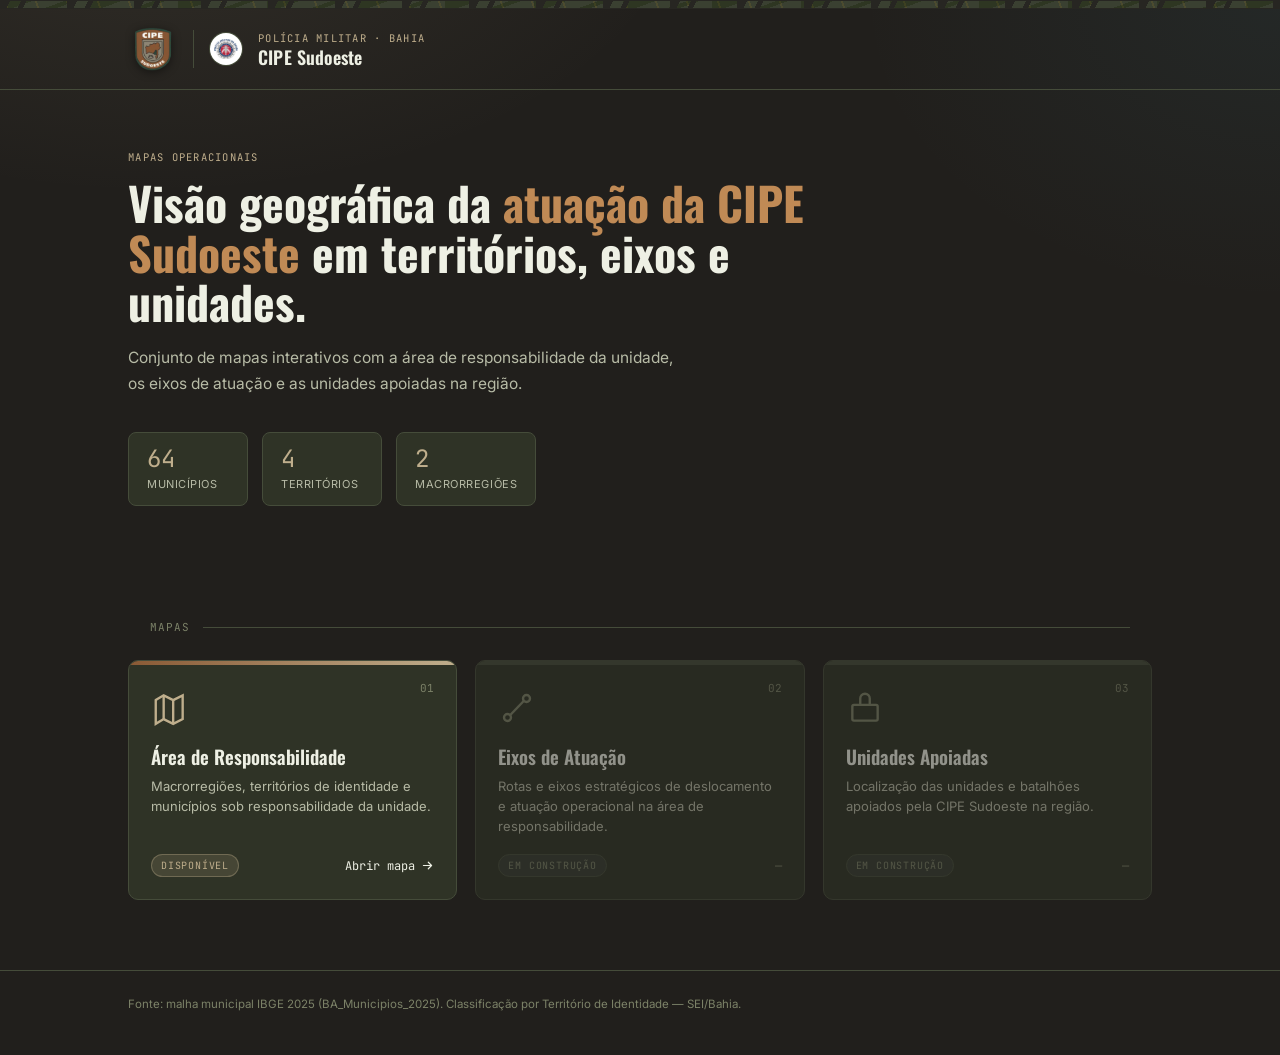
==== index.html @ 3375df3f "first commit" ====
<!DOCTYPE html>
<html lang="pt-BR">
<head>
<meta charset="UTF-8">
<meta name="viewport" content="width=device-width, initial-scale=1.0">
<title>CIPE Sudoeste — Mapas Operacionais</title>
<link rel="preconnect" href="https://fonts.googleapis.com">
<link href="https://fonts.googleapis.com/css2?family=Oswald:wght@500;600;700&family=Inter:wght@400;500;600&family=JetBrains+Mono:wght@400;500&display=swap" rel="stylesheet">
<link rel="stylesheet" href="styles.css">
</head>
<body class="page-home">

<div class="camo-trim camo-bg"></div>
<header>
  <div class="wrap">
    <img class="logo-cipe" src="img/logo-cipe.png" alt="CIPE Sudoeste">
    <div class="brand-divider"></div>
    <div class="logo-pmba-chip"><img src="img/logo-pmba.png" alt="Polícia Militar da Bahia"></div>
    <div class="brand-text">
      <div class="eyebrow">Polícia Militar · Bahia</div>
      <div class="title">CIPE Sudoeste</div>
    </div>
  </div>
</header>

<div class="wrap">
  <section class="hero">
    <div class="eyebrow">Mapas Operacionais</div>
    <h1>Visão geográfica da <em>atuação da CIPE Sudoeste</em> em territórios, eixos e unidades.</h1>
    <p>Conjunto de mapas interativos com a área de responsabilidade da unidade, os eixos de atuação e as unidades apoiadas na região.</p>

    <div class="hero-stats">
      <div class="hstat"><div class="n">64</div><div class="l">Municípios</div></div>
      <div class="hstat"><div class="n">4</div><div class="l">Territórios</div></div>
      <div class="hstat"><div class="n">2</div><div class="l">Macrorregiões</div></div>
    </div>
  </section>

  <div class="section-label with-rule">Mapas</div>

  <div class="grid">

    <div class="card active">
      <a class="card-link" href="area-responsabilidade.html" aria-label="Abrir mapa Área de Responsabilidade"></a>
      <div class="card-no">01</div>
      <svg class="card-icon" viewBox="0 0 24 24" fill="none" stroke="currentColor" stroke-width="1.5">
        <path d="M3 7l5-3 6 3 6-3v15l-6 3-6-3-5 3V7z"/>
        <path d="M8 4v15M14 7v15"/>
      </svg>
      <h3>Área de Responsabilidade</h3>
      <p>Macrorregiões, territórios de identidade e municípios sob responsabilidade da unidade.</p>
      <div class="card-foot">
        <span class="badge live">Disponível</span>
        <span class="go">Abrir mapa
          <svg viewBox="0 0 16 16" fill="none"><path d="M3 8h10M9 4l4 4-4 4" stroke="currentColor" stroke-width="1.5" stroke-linecap="round" stroke-linejoin="round"/></svg>
        </span>
      </div>
    </div>

    <div class="card disabled">
      <div class="card-no">02</div>
      <svg class="card-icon" viewBox="0 0 24 24" fill="none" stroke="currentColor" stroke-width="1.5">
        <circle cx="6" cy="18" r="2.2"/>
        <circle cx="18" cy="6" r="2.2"/>
        <path d="M7.6 16.6L16.4 7.4"/>
      </svg>
      <h3>Eixos de Atuação</h3>
      <p>Rotas e eixos estratégicos de deslocamento e atuação operacional na área de responsabilidade.</p>
      <div class="card-foot">
        <span class="badge soon">Em construção</span>
        <span class="go" style="color:var(--ink-faint)">—</span>
      </div>
    </div>

    <div class="card disabled">
      <div class="card-no">03</div>
      <svg class="card-icon" viewBox="0 0 24 24" fill="none" stroke="currentColor" stroke-width="1.5">
        <rect x="4" y="10" width="16" height="10" rx="1"/>
        <path d="M9 10V6a3 3 0 016 0v4"/>
      </svg>
      <h3>Unidades Apoiadas</h3>
      <p>Localização das unidades e batalhões apoiados pela CIPE Sudoeste na região.</p>
      <div class="card-foot">
        <span class="badge soon">Em construção</span>
        <span class="go" style="color:var(--ink-faint)">—</span>
      </div>
    </div>

  </div>
</div>

<footer>
  <div class="wrap">
    Fonte: malha municipal IBGE 2025 (BA_Municipios_2025). Classificação por Território de Identidade — SEI/Bahia.
  </div>
</footer>

</body>
</html>
---- styles.css ----
/* =========================================================
   CIPE SUDOESTE — IDENTIDADE VISUAL
   Paleta extraída do padrão MARPAT digital (woodland) e do
   brasão da unidade. Nenhum bitmap é usado para textura —
   o efeito de camuflagem é inteiramente gerado por gradientes
   CSS (ver .camo-trim e .camo-bg).
   ========================================================= */

:root{
  /* --- Base MARPAT (extraída por clustering da amostra de tecido) --- */
  --camo-black:  #272622;   /* pixel escuro/preto do padrão   */
  --camo-dark:   #3a4031;   /* verde-oliva escuro             */
  --camo-mid:    #5c6650;   /* verde-sálvia médio             */
  --camo-khaki:  #8e7d62;   /* caqui                          */
  --camo-khaki-l:#a8967a;   /* caqui claro                    */

  /* --- Superfícies da interface, derivadas da base MARPAT --- */
  --bg:          #211f1c;
  --bg-panel:    #2f3326;
  --bg-panel-2:  #3a4030;
  --line:        #454c3a;
  --line-soft:   rgba(168,150,122,.16);

  /* --- Tipografia --- */
  --ink:         #eef0e4;
  --ink-muted:   #b7bba6;
  --ink-faint:   #7c8268;

  /* --- Acentos extraídos do brasão da CIPE Sudoeste --- */
  --cipe-brown:  #8a5a35;   /* corpo do brasão                 */
  --cipe-brown-l:#c08a55;   /* variante clara, p/ texto/ícones */
  --cipe-green:  #33493d;   /* contorno do brasão               */
  --accent:      #bfae8c;   /* caqui claro — destaque principal */
  --accent-dim:  #8e7d62;

  /* --- Territórios de identidade (mapa) --- */
  --t-paramirim:  #c9863f;
  --t-velhochico: #4a93a8;
  --t-sertao:     #93a84f;
  --t-sudoeste:   #8a5380;

  --font-display:'Oswald', sans-serif;
  --font-body:   'Inter', sans-serif;
  --font-mono:   'JetBrains Mono', monospace;
}

*{box-sizing:border-box;}
html,body{margin:0;min-height:100%;font-family:var(--font-body);background:var(--bg);color:var(--ink);}

/* =========================================================
   PADRÃO DE CAMUFLAGEM — 100% CSS, sem imagem
   Quatro camadas de gradientes em "degraus" (hard-stop),
   com tamanhos e ângulos distintos, recriam a fragmentação
   irregular e pixelada do MARPAT digital.
   ========================================================= */
.camo-bg{
  background-color: var(--camo-dark);
  background-image:
    linear-gradient(115deg, var(--camo-black) 0 9px, transparent 9px 19px, var(--camo-black) 19px 24px, transparent 24px 37px),
    linear-gradient(25deg,  var(--camo-khaki) 0 6px, transparent 6px 17px, var(--camo-khaki) 17px 21px, transparent 21px 33px),
    linear-gradient(160deg, var(--camo-mid)   0 11px, transparent 11px 22px, var(--camo-mid) 22px 26px, transparent 26px 41px),
    linear-gradient(70deg,  var(--camo-khaki-l) 0 4px, transparent 4px 14px, var(--camo-khaki-l) 14px 16px, transparent 16px 29px);
  background-size: 67px 67px, 41px 41px, 89px 89px, 31px 31px;
  background-blend-mode: normal, overlay, soft-light, overlay;
}

/* Faixa fina decorativa (galão) usada como divisor de seção */
.camo-trim{
  height:9px;
  flex:none;
}
.camo-trim.camo-bg{
  border-bottom:1px solid var(--camo-black);
  border-top:1px solid var(--camo-black);
}

/* =========================================================
   TIPOGRAFIA UTILITÁRIA
   ========================================================= */
.eyebrow{
  font-family:var(--font-mono);
  font-size:10.5px;
  letter-spacing:.12em;
  color:var(--accent);
  text-transform:uppercase;
}
.title{
  font-family:var(--font-display);
  font-size:19px;
  font-weight:600;
  letter-spacing:.01em;
  line-height:1.15;
  margin-top:2px;
}
.section-label{
  font-family:var(--font-mono);
  font-size:11px;
  letter-spacing:.1em;
  text-transform:uppercase;
  color:var(--ink-faint);
}

/* =========================================================
   MARCA / CABEÇALHO (compartilhado entre páginas)
   ========================================================= */
.brand{
  padding:22px 22px 18px;
  border-bottom:1px solid var(--line);
  display:flex;
  align-items:center;
  gap:14px;
}
.home-btn{
  flex:none;
  width:34px;height:34px;
  display:flex;align-items:center;justify-content:center;
  border:1px solid var(--line);
  border-radius:6px;
  color:var(--ink-muted);
  text-decoration:none;
  transition:border-color .15s ease, color .15s ease, background .15s ease;
}
.home-btn:hover{border-color:var(--cipe-brown-l);color:var(--accent);background:var(--bg-panel);}
.home-btn svg{width:16px;height:16px;}

.logo-cipe{height:44px;width:auto;flex:none;filter:drop-shadow(0 2px 5px rgba(0,0,0,.45));}
.logo-pmba-chip{
  flex:none;
  width:32px;height:32px;
  background:#fff;
  border-radius:50%;
  display:flex;align-items:center;justify-content:center;
  padding:4px;
  box-shadow:0 0 0 1px var(--line);
}
.logo-pmba-chip img{width:100%;height:100%;object-fit:contain;}
.brand-text .title{font-size:18px;}

/* =========================================================
   PÁGINA INICIAL (index.html)
   ========================================================= */
body.page-home{
  background-image:
    radial-gradient(ellipse 900px 500px at 12% -10%, rgba(191,174,140,.10), transparent 60%),
    radial-gradient(ellipse 700px 500px at 100% 0%, rgba(74,147,168,.08), transparent 60%);
}
.wrap{max-width:1080px;margin:0 auto;padding:0 28px;}

header{border-bottom:1px solid var(--line);padding:18px 0;}
header .wrap{display:flex;align-items:center;gap:16px;}
.brand-divider{width:1px;height:38px;background:var(--line);flex:none;}

.hero{padding:60px 0 40px;}
.hero .eyebrow{margin-bottom:14px;}
.hero h1{
  font-family:var(--font-display);
  font-size:46px;
  font-weight:700;
  line-height:1.08;
  margin:0 0 18px;
  max-width:720px;
  color:var(--ink);
}
.hero h1 em{color:var(--cipe-brown-l);font-style:normal;}
.hero p{font-size:15.5px;color:var(--ink-muted);max-width:560px;line-height:1.65;margin:0;}

.hero-stats{display:flex;gap:14px;margin-top:36px;flex-wrap:wrap;}
.hstat{border:1px solid var(--line);background:var(--bg-panel);border-radius:8px;padding:14px 18px;min-width:120px;}
.hstat .n{font-family:var(--font-mono);font-size:24px;color:var(--accent);line-height:1;}
.hstat .l{font-size:11px;color:var(--ink-muted);text-transform:uppercase;letter-spacing:.05em;margin-top:6px;}

.section-label.with-rule{
  margin:54px 0 18px;
  display:flex;
  align-items:center;
  gap:12px;
}
.section-label.with-rule::after{content:"";flex:1;height:1px;background:var(--line);}

.grid{display:grid;grid-template-columns:repeat(3, 1fr);gap:18px;padding-bottom:70px;}

.card{
  position:relative;
  border:1px solid var(--line);
  background:var(--bg-panel);
  border-radius:10px;
  padding:22px;
  display:flex;
  flex-direction:column;
  min-height:230px;
  overflow:hidden;
  transition:border-color .18s ease, transform .18s ease, background .18s ease;
}
.card::before{
  content:"";
  position:absolute;top:0;left:0;right:0;height:4px;
}
.card.active::before{background:linear-gradient(90deg, var(--cipe-brown), var(--accent));}
.card.disabled::before{background:var(--line);}
.card.active{cursor:pointer;}
.card.active:hover{border-color:var(--cipe-brown-l);transform:translateY(-3px);background:var(--bg-panel-2);}
.card.disabled{opacity:.55;}

.card-icon{width:38px;height:38px;margin-bottom:18px;margin-top:6px;color:var(--accent);}
.card.disabled .card-icon{color:var(--ink-faint);}

.card-no{position:absolute;top:20px;right:22px;font-family:var(--font-mono);font-size:11px;color:var(--ink-faint);}

.card h3{font-family:var(--font-display);font-size:19px;font-weight:600;margin:0 0 8px;line-height:1.2;color:var(--ink);}
.card p{font-size:13px;color:var(--ink-muted);line-height:1.55;margin:0;flex:1;}

.card-foot{margin-top:18px;display:flex;align-items:center;justify-content:space-between;}
.badge{font-family:var(--font-mono);font-size:10px;letter-spacing:.08em;text-transform:uppercase;padding:4px 9px;border-radius:20px;}
.badge.live{background:rgba(191,174,140,.16);color:var(--accent);border:1px solid rgba(191,174,140,.35);}
.badge.soon{background:rgba(143,166,181,.08);color:var(--ink-faint);border:1px solid var(--line);}

.go{font-family:var(--font-mono);font-size:12px;color:var(--ink);display:flex;align-items:center;gap:6px;}
.card.active:hover .go{color:var(--cipe-brown-l);}
.go svg{width:13px;height:13px;transition:transform .18s ease;}
.card.active:hover .go svg{transform:translateX(3px);}

a.card-link{position:absolute;inset:0;}

footer{border-top:1px solid var(--line);padding:24px 0 40px;font-size:11.5px;color:var(--ink-faint);line-height:1.7;}

@media (max-width:840px){
  .grid{grid-template-columns:1fr 1fr;}
  .hero h1{font-size:36px;}
}
@media (max-width:560px){
  .grid{grid-template-columns:1fr;}
  .hero{padding:44px 0 28px;}
  .hero h1{font-size:30px;}
  .hero-stats{gap:10px;}
}

/* =========================================================
   PÁGINA DE MAPA (area-responsabilidade.html e futuras)
   ========================================================= */
#app{display:flex;height:100vh;width:100vw;overflow:hidden;flex-direction:column;}
#app-body{display:flex;flex:1;min-height:0;}

#sidebar{
  width:336px;
  min-width:336px;
  background:var(--bg);
  border-right:1px solid var(--line);
  display:flex;
  flex-direction:column;
  overflow-y:auto;
}
#sidebar::-webkit-scrollbar{width:8px;}
#sidebar::-webkit-scrollbar-thumb{background:var(--line);border-radius:4px;}

.page-head{padding:18px 22px 6px;}
.page-head .eyebrow{color:var(--ink-faint);}
.page-head h1{
  font-family:var(--font-display);
  font-size:26px;
  font-weight:600;
  margin:4px 0 2px;
  line-height:1.1;
  color:var(--ink);
}
.page-head p{font-size:13px;color:var(--ink-muted);margin:0 0 4px;line-height:1.5;}

.stat-row{display:flex;gap:10px;padding:14px 22px 4px;}
.stat{flex:1;background:var(--bg-panel);border:1px solid var(--line);border-radius:6px;padding:10px 12px;}
.stat .n{font-family:var(--font-mono);font-size:20px;color:var(--accent);line-height:1;}
.stat .l{font-size:10.5px;color:var(--ink-muted);margin-top:4px;text-transform:uppercase;letter-spacing:.04em;}

.section-label{padding:20px 22px 8px;}

/* --- árvore de filtro --- */
.tree{padding:0 14px 10px;}
.macro-block{margin-bottom:6px;}

.row{display:flex;align-items:center;gap:9px;padding:8px 8px;border-radius:6px;cursor:pointer;user-select:none;transition:background .12s ease;}
.row:hover{background:var(--bg-panel);}
.row.macro-row{font-family:var(--font-display);font-size:13.5px;letter-spacing:.03em;font-weight:600;}
.row.terr-row{padding-left:30px;font-size:13px;}

.chev{width:10px;height:10px;flex:none;transition:transform .15s ease;color:var(--ink-faint);}
.chev.collapsed{transform:rotate(-90deg);}

input[type=checkbox]{
  appearance:none;
  width:15px;height:15px;flex:none;
  border:1.5px solid var(--ink-faint);
  border-radius:3px;
  background:transparent;
  cursor:pointer;
  position:relative;
  top:-1px;
}
input[type=checkbox]:checked{background:var(--cipe-brown-l);border-color:var(--cipe-brown-l);}
input[type=checkbox]:checked::after{
  content:"";
  position:absolute;left:4px;top:1px;
  width:4px;height:8px;
  border:solid var(--bg);
  border-width:0 2px 2px 0;
  transform:rotate(45deg);
}
input[type=checkbox].indeterminate{background:var(--cipe-brown);border-color:var(--cipe-brown);}
input[type=checkbox].indeterminate::after{
  content:"";
  position:absolute;left:3px;top:6px;
  width:7px;height:2px;
  background:var(--bg);
  border:none;
}

.swatch{width:11px;height:11px;border-radius:2.5px;flex:none;}
.row-name{flex:1;}
.row-count{font-family:var(--font-mono);font-size:11px;color:var(--ink-faint);}
.terr-list{overflow:hidden;}

/* --- legenda --- */
.legend{margin:6px 22px 18px;padding:14px 14px 12px;background:var(--bg-panel);border:1px solid var(--line);border-radius:8px;}
.legend-title{font-family:var(--font-mono);font-size:10px;letter-spacing:.1em;text-transform:uppercase;color:var(--ink-faint);margin-bottom:10px;}
.legend-item{display:flex;align-items:center;gap:9px;font-size:12.5px;padding:4px 0;color:var(--ink-muted);}
.legend-item b{color:var(--ink);font-weight:500;}

.sidebar-foot{margin-top:auto;padding:16px 22px 20px;border-top:1px solid var(--line);font-size:11px;color:var(--ink-faint);line-height:1.6;}

/* --- mapa --- */
#map-wrap{flex:1;position:relative;}
#map{position:absolute;inset:0;background:#1c1b17;}

.hud{
  position:absolute;left:16px;bottom:16px;
  font-family:var(--font-mono);font-size:11.5px;color:var(--ink-muted);
  background:rgba(33,31,28,.85);
  border:1px solid var(--line);
  border-radius:6px;padding:8px 12px;z-index:500;
  pointer-events:none;backdrop-filter:blur(2px);
}
.hud span{color:var(--accent);}

.map-title-overlay{
  position:absolute;top:16px;left:16px;z-index:500;
  background:rgba(33,31,28,.85);
  border:1px solid var(--line);
  border-radius:6px;padding:8px 14px;
  font-family:var(--font-mono);font-size:11px;letter-spacing:.08em;
  color:var(--ink-muted);text-transform:uppercase;
}
.map-title-overlay b{color:var(--cipe-brown-l);}

/* --- overrides Leaflet --- */
.leaflet-container{background:#1c1b17;font-family:var(--font-body);}
.leaflet-control-zoom a{background:var(--bg-panel) !important;color:var(--ink) !important;border-color:var(--line) !important;}
.leaflet-control-zoom a:hover{background:var(--bg-panel-2) !important;}
.leaflet-control-attribution{background:rgba(33,31,28,.7) !important;color:var(--ink-faint) !important;}
.leaflet-control-attribution a{color:var(--ink-muted) !important;}
.leaflet-bar{border:1px solid var(--line) !important;}

.leaflet-popup-content-wrapper{background:var(--bg-panel);color:var(--ink);border-radius:8px;border:1px solid var(--line);}
.leaflet-popup-tip{background:var(--bg-panel);}
.leaflet-popup-content{margin:14px 16px;min-width:200px;}
.pop-terr{font-family:var(--font-mono);font-size:10px;letter-spacing:.08em;text-transform:uppercase;margin-bottom:4px;}
.pop-name{font-family:var(--font-display);font-size:17px;font-weight:600;margin-bottom:8px;}
.pop-row{display:flex;justify-content:space-between;font-size:12px;color:var(--ink-muted);padding:3px 0;border-top:1px solid var(--line);}
.pop-row span:last-child{font-family:var(--font-mono);color:var(--ink);}

.muni-label{
  font-family:var(--font-body);
  font-size:10.5px;
  font-weight:600;
  color:#f4f2ea;
  text-shadow:
    -1px -1px 1px rgba(15,14,12,.9),
     1px -1px 1px rgba(15,14,12,.9),
    -1px  1px 1px rgba(15,14,12,.9),
     1px  1px 1px rgba(15,14,12,.9);
  white-space:nowrap;
  pointer-events:none;
  text-align:center;
  transform:translate(-50%,-50%);
}

@media (max-width:760px){
  #sidebar{position:absolute;z-index:1000;height:100%;transform:translateX(-100%);transition:transform .2s ease;box-shadow:8px 0 24px rgba(0,0,0,.4);}
  #sidebar.open{transform:translateX(0);}
  #menu-btn{
    position:absolute;top:16px;right:16px;z-index:600;
    background:var(--bg-panel);border:1px solid var(--line);color:var(--ink);
    width:40px;height:40px;border-radius:6px;font-size:18px;cursor:pointer;
  }
  .map-title-overlay{display:none;}
}
#menu-btn{display:none;}
@media (max-width:760px){#menu-btn{display:block;}}
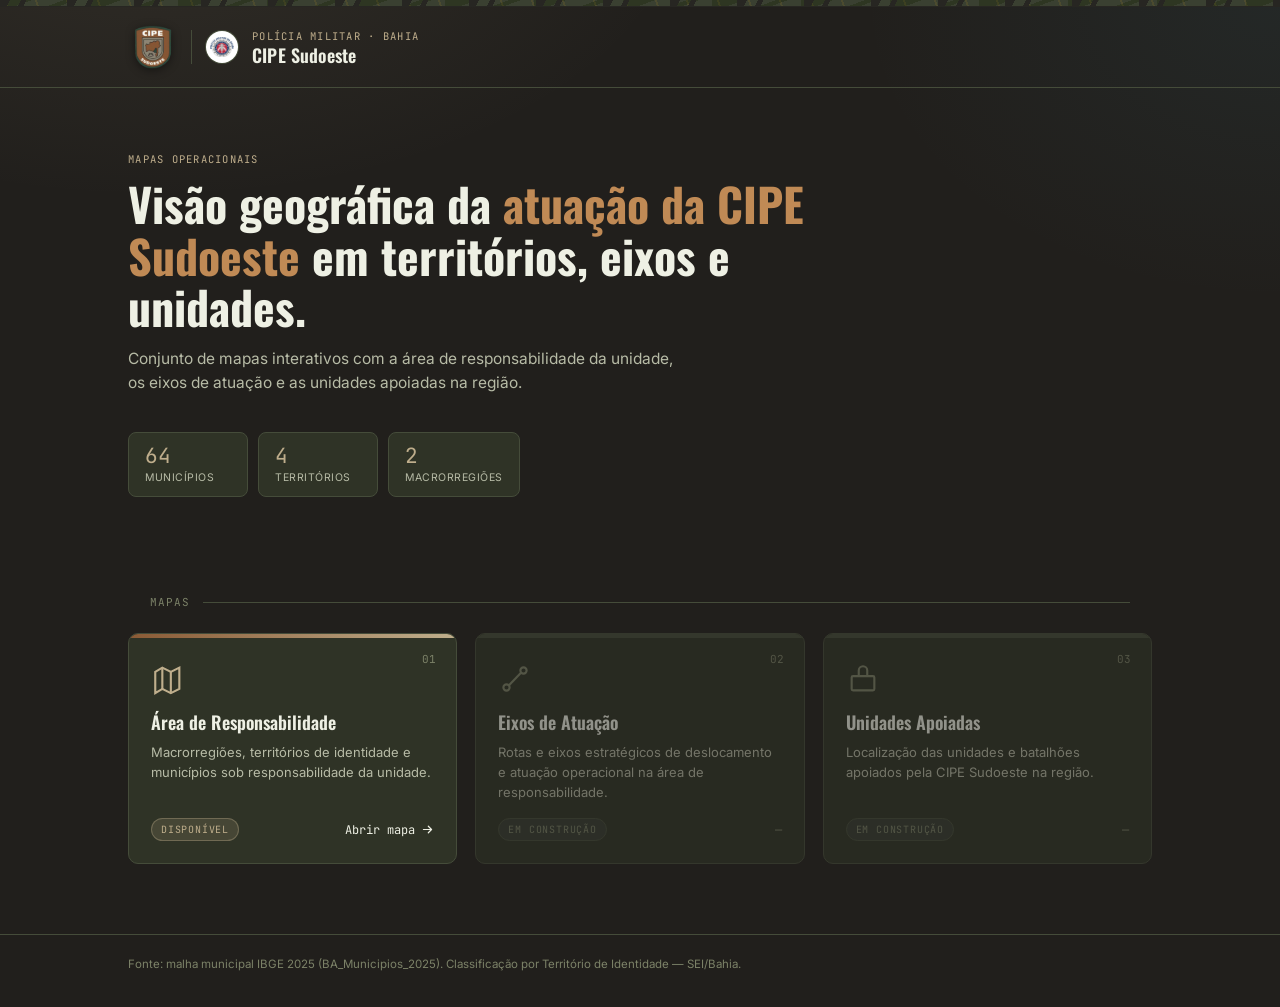
==== commit 6e50db4c: "" ====
--- a/index.html
+++ b/index.html
@@ -11,7 +11,7 @@
 <body class="page-home">
 
 <div class="camo-trim camo-bg"></div>
-<header>
+<header class="site-header">
   <div class="wrap">
     <img class="logo-cipe" src="img/logo-cipe.png" alt="CIPE Sudoeste">
     <div class="brand-divider"></div>
@@ -89,7 +89,7 @@
   </div>
 </div>
 
-<footer>
+<footer class="site-footer">
   <div class="wrap">
     Fonte: malha municipal IBGE 2025 (BA_Municipios_2025). Classificação por Território de Identidade — SEI/Bahia.
   </div>
--- a/styles.css
+++ b/styles.css
@@ -3,16 +3,18 @@
    Paleta extraída do padrão MARPAT digital (woodland) e do
    brasão da unidade. Nenhum bitmap é usado para textura —
    o efeito de camuflagem é inteiramente gerado por gradientes
-   CSS (ver .camo-trim e .camo-bg).
+   CSS (ver .camo-bg). Construído mobile-first: o estilo base
+   é o de telas pequenas; @media (min-width) acrescenta o
+   layout de telas largas.
    ========================================================= */
 
 :root{
   /* --- Base MARPAT (extraída por clustering da amostra de tecido) --- */
-  --camo-black:  #272622;   /* pixel escuro/preto do padrão   */
-  --camo-dark:   #3a4031;   /* verde-oliva escuro             */
-  --camo-mid:    #5c6650;   /* verde-sálvia médio             */
-  --camo-khaki:  #8e7d62;   /* caqui                          */
-  --camo-khaki-l:#a8967a;   /* caqui claro                    */
+  --camo-black:  #272622;
+  --camo-dark:   #3a4031;
+  --camo-mid:    #5c6650;
+  --camo-khaki:  #8e7d62;
+  --camo-khaki-l:#a8967a;
 
   /* --- Superfícies da interface, derivadas da base MARPAT --- */
   --bg:          #211f1c;
@@ -27,10 +29,10 @@
   --ink-faint:   #7c8268;
 
   /* --- Acentos extraídos do brasão da CIPE Sudoeste --- */
-  --cipe-brown:  #8a5a35;   /* corpo do brasão                 */
-  --cipe-brown-l:#c08a55;   /* variante clara, p/ texto/ícones */
-  --cipe-green:  #33493d;   /* contorno do brasão               */
-  --accent:      #bfae8c;   /* caqui claro — destaque principal */
+  --cipe-brown:  #8a5a35;
+  --cipe-brown-l:#c08a55;
+  --cipe-green:  #33493d;
+  --accent:      #bfae8c;
   --accent-dim:  #8e7d62;
 
   /* --- Territórios de identidade (mapa) --- */
@@ -42,16 +44,18 @@
   --font-display:'Oswald', sans-serif;
   --font-body:   'Inter', sans-serif;
   --font-mono:   'JetBrains Mono', monospace;
+
+  --topbar-h: 56px;
+  --sheet-peek: 60px;
 }
 
 *{box-sizing:border-box;}
-html,body{margin:0;min-height:100%;font-family:var(--font-body);background:var(--bg);color:var(--ink);}
+html,body{margin:0;min-height:100%;font-family:var(--font-body);background:var(--bg);color:var(--ink);
+  -webkit-tap-highlight-color:transparent;}
+button{font-family:inherit;}
 
 /* =========================================================
    PADRÃO DE CAMUFLAGEM — 100% CSS, sem imagem
-   Quatro camadas de gradientes em "degraus" (hard-stop),
-   com tamanhos e ângulos distintos, recriam a fragmentação
-   irregular e pixelada do MARPAT digital.
    ========================================================= */
 .camo-bg{
   background-color: var(--camo-dark);
@@ -63,16 +67,8 @@
   background-size: 67px 67px, 41px 41px, 89px 89px, 31px 31px;
   background-blend-mode: normal, overlay, soft-light, overlay;
 }
-
-/* Faixa fina decorativa (galão) usada como divisor de seção */
-.camo-trim{
-  height:9px;
-  flex:none;
-}
-.camo-trim.camo-bg{
-  border-bottom:1px solid var(--camo-black);
-  border-top:1px solid var(--camo-black);
-}
+.camo-trim{height:7px;flex:none;}
+.camo-trim.camo-bg{border-bottom:1px solid var(--camo-black);}
 
 /* =========================================================
    TIPOGRAFIA UTILITÁRIA
@@ -86,7 +82,7 @@
 }
 .title{
   font-family:var(--font-display);
-  font-size:19px;
+  font-size:18px;
   font-weight:600;
   letter-spacing:.01em;
   line-height:1.15;
@@ -101,15 +97,8 @@
 }
 
 /* =========================================================
-   MARCA / CABEÇALHO (compartilhado entre páginas)
-   ========================================================= */
-.brand{
-  padding:22px 22px 18px;
-  border-bottom:1px solid var(--line);
-  display:flex;
-  align-items:center;
-  gap:14px;
-}
+   BOTÃO HOME (reutilizado na topbar mobile e na brand desktop)
+   ========================================================= */
 .home-btn{
   flex:none;
   width:34px;height:34px;
@@ -123,10 +112,9 @@
 .home-btn:hover{border-color:var(--cipe-brown-l);color:var(--accent);background:var(--bg-panel);}
 .home-btn svg{width:16px;height:16px;}
 
-.logo-cipe{height:44px;width:auto;flex:none;filter:drop-shadow(0 2px 5px rgba(0,0,0,.45));}
 .logo-pmba-chip{
   flex:none;
-  width:32px;height:32px;
+  width:30px;height:30px;
   background:#fff;
   border-radius:50%;
   display:flex;align-items:center;justify-content:center;
@@ -134,82 +122,72 @@
   box-shadow:0 0 0 1px var(--line);
 }
 .logo-pmba-chip img{width:100%;height:100%;object-fit:contain;}
-.brand-text .title{font-size:18px;}
-
-/* =========================================================
-   PÁGINA INICIAL (index.html)
+
+/* =========================================================
+   PÁGINA INICIAL (index.html) — grid mobile-first
    ========================================================= */
 body.page-home{
   background-image:
     radial-gradient(ellipse 900px 500px at 12% -10%, rgba(191,174,140,.10), transparent 60%),
     radial-gradient(ellipse 700px 500px at 100% 0%, rgba(74,147,168,.08), transparent 60%);
 }
-.wrap{max-width:1080px;margin:0 auto;padding:0 28px;}
-
-header{border-bottom:1px solid var(--line);padding:18px 0;}
-header .wrap{display:flex;align-items:center;gap:16px;}
-.brand-divider{width:1px;height:38px;background:var(--line);flex:none;}
-
-.hero{padding:60px 0 40px;}
-.hero .eyebrow{margin-bottom:14px;}
+.wrap{max-width:1080px;margin:0 auto;padding:0 20px;}
+
+header.site-header{border-bottom:1px solid var(--line);padding:16px 0;}
+header.site-header .wrap{display:flex;align-items:center;gap:14px;}
+.logo-cipe{height:40px;width:auto;flex:none;filter:drop-shadow(0 2px 5px rgba(0,0,0,.45));}
+.brand-divider{width:1px;height:34px;background:var(--line);flex:none;}
+
+.hero{padding:40px 0 32px;}
+.hero .eyebrow{margin-bottom:12px;}
 .hero h1{
   font-family:var(--font-display);
-  font-size:46px;
+  font-size:30px;
   font-weight:700;
-  line-height:1.08;
-  margin:0 0 18px;
+  line-height:1.12;
+  margin:0 0 14px;
   max-width:720px;
   color:var(--ink);
 }
 .hero h1 em{color:var(--cipe-brown-l);font-style:normal;}
-.hero p{font-size:15.5px;color:var(--ink-muted);max-width:560px;line-height:1.65;margin:0;}
-
-.hero-stats{display:flex;gap:14px;margin-top:36px;flex-wrap:wrap;}
-.hstat{border:1px solid var(--line);background:var(--bg-panel);border-radius:8px;padding:14px 18px;min-width:120px;}
-.hstat .n{font-family:var(--font-mono);font-size:24px;color:var(--accent);line-height:1;}
-.hstat .l{font-size:11px;color:var(--ink-muted);text-transform:uppercase;letter-spacing:.05em;margin-top:6px;}
-
-.section-label.with-rule{
-  margin:54px 0 18px;
-  display:flex;
-  align-items:center;
-  gap:12px;
-}
+.hero p{font-size:14.5px;color:var(--ink-muted);max-width:560px;line-height:1.6;margin:0;}
+
+.hero-stats{display:flex;gap:10px;margin-top:26px;flex-wrap:wrap;}
+.hstat{border:1px solid var(--line);background:var(--bg-panel);border-radius:8px;padding:12px 16px;flex:1;min-width:96px;}
+.hstat .n{font-family:var(--font-mono);font-size:21px;color:var(--accent);line-height:1;}
+.hstat .l{font-size:10.5px;color:var(--ink-muted);text-transform:uppercase;letter-spacing:.05em;margin-top:5px;}
+
+.section-label.with-rule{margin:38px 0 16px;display:flex;align-items:center;gap:12px;}
 .section-label.with-rule::after{content:"";flex:1;height:1px;background:var(--line);}
 
-.grid{display:grid;grid-template-columns:repeat(3, 1fr);gap:18px;padding-bottom:70px;}
+.grid{display:grid;grid-template-columns:1fr;gap:14px;padding-bottom:50px;}
 
 .card{
   position:relative;
   border:1px solid var(--line);
   background:var(--bg-panel);
   border-radius:10px;
-  padding:22px;
+  padding:20px;
   display:flex;
   flex-direction:column;
-  min-height:230px;
+  min-height:200px;
   overflow:hidden;
   transition:border-color .18s ease, transform .18s ease, background .18s ease;
 }
-.card::before{
-  content:"";
-  position:absolute;top:0;left:0;right:0;height:4px;
-}
+.card::before{content:"";position:absolute;top:0;left:0;right:0;height:4px;}
 .card.active::before{background:linear-gradient(90deg, var(--cipe-brown), var(--accent));}
 .card.disabled::before{background:var(--line);}
 .card.active{cursor:pointer;}
-.card.active:hover{border-color:var(--cipe-brown-l);transform:translateY(-3px);background:var(--bg-panel-2);}
+.card.active:hover{border-color:var(--cipe-brown-l);transform:translateY(-2px);background:var(--bg-panel-2);}
 .card.disabled{opacity:.55;}
 
-.card-icon{width:38px;height:38px;margin-bottom:18px;margin-top:6px;color:var(--accent);}
+.card-icon{width:34px;height:34px;margin-bottom:16px;margin-top:6px;color:var(--accent);}
 .card.disabled .card-icon{color:var(--ink-faint);}
-
-.card-no{position:absolute;top:20px;right:22px;font-family:var(--font-mono);font-size:11px;color:var(--ink-faint);}
-
-.card h3{font-family:var(--font-display);font-size:19px;font-weight:600;margin:0 0 8px;line-height:1.2;color:var(--ink);}
+.card-no{position:absolute;top:18px;right:20px;font-family:var(--font-mono);font-size:11px;color:var(--ink-faint);}
+.card h3{font-family:var(--font-display);font-size:18px;font-weight:600;margin:0 0 8px;line-height:1.2;color:var(--ink);}
 .card p{font-size:13px;color:var(--ink-muted);line-height:1.55;margin:0;flex:1;}
 
-.card-foot{margin-top:18px;display:flex;align-items:center;justify-content:space-between;}
+.card-foot{margin-top:16px;display:flex;align-items:center;justify-content:space-between;}
 .badge{font-family:var(--font-mono);font-size:10px;letter-spacing:.08em;text-transform:uppercase;padding:4px 9px;border-radius:20px;}
 .badge.live{background:rgba(191,174,140,.16);color:var(--accent);border:1px solid rgba(191,174,140,.35);}
 .badge.soon{background:rgba(143,166,181,.08);color:var(--ink-faint);border:1px solid var(--line);}
@@ -221,42 +199,164 @@
 
 a.card-link{position:absolute;inset:0;}
 
-footer{border-top:1px solid var(--line);padding:24px 0 40px;font-size:11.5px;color:var(--ink-faint);line-height:1.7;}
-
-@media (max-width:840px){
+footer.site-footer{border-top:1px solid var(--line);padding:20px 0 32px;font-size:11.5px;color:var(--ink-faint);line-height:1.7;}
+
+@media (min-width:560px){
   .grid{grid-template-columns:1fr 1fr;}
-  .hero h1{font-size:36px;}
-}
-@media (max-width:560px){
-  .grid{grid-template-columns:1fr;}
-  .hero{padding:44px 0 28px;}
-  .hero h1{font-size:30px;}
-  .hero-stats{gap:10px;}
-}
-
-/* =========================================================
-   PÁGINA DE MAPA (area-responsabilidade.html e futuras)
+}
+@media (min-width:840px){
+  .wrap{padding:0 28px;}
+  header.site-header{padding:18px 0;}
+  .logo-cipe{height:52px;}
+  .hero{padding:64px 0 40px;}
+  .hero h1{font-size:46px;}
+  .hero p{font-size:15.5px;}
+  .hero-stats{margin-top:36px;}
+  .hstat{min-width:120px;flex:none;}
+  .grid{grid-template-columns:repeat(3, 1fr);gap:18px;padding-bottom:70px;}
+  .card{min-height:230px;padding:22px;}
+}
+
+/* =========================================================
+   APLICAÇÃO DE MAPA — mobile-first
+   Base: mapa em tela cheia, topbar fina fixa no alto,
+   painel de filtros como gaveta (sheet) que sobe do rodapé.
+   Acima de 760px: topbar desaparece, a gaveta se transforma
+   em barra lateral fixa, lado a lado com o mapa.
    ========================================================= */
 #app{display:flex;height:100vh;width:100vw;overflow:hidden;flex-direction:column;}
-#app-body{display:flex;flex:1;min-height:0;}
-
+#app-body{display:flex;flex:1;min-height:0;position:relative;flex-direction:column;}
+
+/* --- topbar (mobile) --- */
+.topbar{
+  flex:none;
+  height:var(--topbar-h);
+  display:flex;
+  align-items:center;
+  gap:10px;
+  padding:0 12px;
+  background:var(--bg);
+  border-bottom:1px solid var(--line);
+  z-index:50;
+}
+.logo-cipe-sm{height:28px;width:auto;flex:none;}
+.topbar-text{flex:1;min-width:0;}
+.topbar-text .eyebrow{font-size:9px;}
+.topbar-text .title{font-size:14px;margin-top:0;white-space:nowrap;overflow:hidden;text-overflow:ellipsis;}
+
+/* --- mapa --- */
+#map-wrap{flex:1;position:relative;min-height:0;}
+#map{position:absolute;inset:0;background:#1c1b17;}
+
+.map-title-overlay{display:none;}
+
+.hud{
+  display:none;
+  position:absolute;left:16px;bottom:16px;
+  font-family:var(--font-mono);font-size:11.5px;color:var(--ink-muted);
+  background:rgba(33,31,28,.85);
+  border:1px solid var(--line);
+  border-radius:6px;padding:8px 12px;z-index:30;
+  pointer-events:none;backdrop-filter:blur(2px);
+}
+.hud span{color:var(--accent);}
+
+/* --- seletor de mapa-base --- */
+.layer-btn{
+  position:absolute;top:14px;right:14px;z-index:40;
+  width:42px;height:42px;
+  display:flex;align-items:center;justify-content:center;
+  background:rgba(33,31,28,.9);
+  border:1px solid var(--line);
+  border-radius:9px;
+  color:var(--ink-muted);
+  cursor:pointer;
+  backdrop-filter:blur(3px);
+  transition:color .15s ease, border-color .15s ease;
+}
+.layer-btn:hover, .layer-btn.open{color:var(--accent);border-color:var(--cipe-brown-l);}
+.layer-btn svg{width:19px;height:19px;}
+
+.layer-panel{
+  position:absolute;top:62px;right:14px;z-index:40;
+  background:var(--bg-panel);
+  border:1px solid var(--line);
+  border-radius:10px;
+  padding:7px;
+  min-width:172px;
+  display:none;
+  flex-direction:column;
+  gap:2px;
+  box-shadow:0 10px 26px rgba(0,0,0,.4);
+}
+.layer-panel.open{display:flex;}
+.layer-option{
+  display:flex;align-items:center;gap:10px;
+  padding:8px 9px;border-radius:6px;cursor:pointer;
+  font-size:12.5px;color:var(--ink-muted);
+  transition:background .12s ease;
+}
+.layer-option:hover{background:var(--bg-panel-2);}
+.layer-option.active{color:var(--ink);background:var(--bg-panel-2);}
+.layer-swatch{width:13px;height:13px;border-radius:3px;flex:none;border:1px solid rgba(255,255,255,.15);}
+
+/* --- controles do Leaflet: afastados da gaveta no mobile --- */
+.leaflet-bottom{margin-bottom:calc(var(--sheet-peek) + 18px) !important;}
+
+/* =========================================================
+   GAVETA DE FILTROS (sheet) — mobile
+   ========================================================= */
 #sidebar{
-  width:336px;
-  min-width:336px;
+  position:fixed;
+  left:0;right:0;bottom:0;
+  z-index:60;
   background:var(--bg);
-  border-right:1px solid var(--line);
+  border-top:1px solid var(--line);
+  border-radius:16px 16px 0 0;
+  box-shadow:0 -10px 30px rgba(0,0,0,.45);
   display:flex;
   flex-direction:column;
-  overflow-y:auto;
-}
-#sidebar::-webkit-scrollbar{width:8px;}
-#sidebar::-webkit-scrollbar-thumb{background:var(--line);border-radius:4px;}
-
-.page-head{padding:18px 22px 6px;}
+  max-height:78vh;
+  transform:translateY(calc(100% - var(--sheet-peek)));
+  transition:transform .28s cubic-bezier(.32,.72,0,1);
+}
+#sidebar.expanded{transform:translateY(0);}
+
+.sheet-handle{
+  flex:none;
+  height:var(--sheet-peek);
+  display:flex;
+  align-items:center;
+  gap:10px;
+  padding:0 18px;
+  cursor:pointer;
+}
+.sheet-handle-bar{
+  position:absolute;top:7px;left:50%;
+  width:36px;height:4px;
+  background:var(--line);
+  border-radius:3px;
+  transform:translateX(-50%);
+}
+.sheet-handle .swatch-stack{display:flex;flex:none;}
+.sheet-handle .swatch-stack span{width:9px;height:9px;border-radius:50%;margin-left:-3px;border:1.5px solid var(--bg);}
+.sheet-handle .swatch-stack span:first-child{margin-left:0;}
+.sheet-handle-label{flex:1;font-size:13px;font-weight:500;color:var(--ink);}
+.sheet-handle-label small{display:block;font-family:var(--font-mono);font-size:10.5px;color:var(--ink-faint);font-weight:400;margin-top:1px;}
+.sheet-chev{width:13px;height:13px;color:var(--ink-faint);transition:transform .25s ease;flex:none;}
+#sidebar.expanded .sheet-chev{transform:rotate(180deg);}
+
+.sheet-scroll{flex:1;min-height:0;overflow-y:auto;-webkit-overflow-scrolling:touch;}
+.sheet-scroll::-webkit-scrollbar{width:8px;}
+.sheet-scroll::-webkit-scrollbar-thumb{background:var(--line);border-radius:4px;}
+
+.brand{display:none;}
+
+.page-head{padding:8px 22px 6px;}
 .page-head .eyebrow{color:var(--ink-faint);}
 .page-head h1{
   font-family:var(--font-display);
-  font-size:26px;
+  font-size:23px;
   font-weight:600;
   margin:4px 0 2px;
   line-height:1.1;
@@ -275,7 +375,7 @@
 .tree{padding:0 14px 10px;}
 .macro-block{margin-bottom:6px;}
 
-.row{display:flex;align-items:center;gap:9px;padding:8px 8px;border-radius:6px;cursor:pointer;user-select:none;transition:background .12s ease;}
+.row{display:flex;align-items:center;gap:9px;padding:9px 8px;border-radius:6px;cursor:pointer;user-select:none;transition:background .12s ease;}
 .row:hover{background:var(--bg-panel);}
 .row.macro-row{font-family:var(--font-display);font-size:13.5px;letter-spacing:.03em;font-weight:600;}
 .row.terr-row{padding-left:30px;font-size:13px;}
@@ -285,9 +385,9 @@
 
 input[type=checkbox]{
   appearance:none;
-  width:15px;height:15px;flex:none;
+  width:17px;height:17px;flex:none;
   border:1.5px solid var(--ink-faint);
-  border-radius:3px;
+  border-radius:4px;
   background:transparent;
   cursor:pointer;
   position:relative;
@@ -296,8 +396,8 @@
 input[type=checkbox]:checked{background:var(--cipe-brown-l);border-color:var(--cipe-brown-l);}
 input[type=checkbox]:checked::after{
   content:"";
-  position:absolute;left:4px;top:1px;
-  width:4px;height:8px;
+  position:absolute;left:5px;top:1px;
+  width:4px;height:9px;
   border:solid var(--bg);
   border-width:0 2px 2px 0;
   transform:rotate(45deg);
@@ -305,7 +405,7 @@
 input[type=checkbox].indeterminate{background:var(--cipe-brown);border-color:var(--cipe-brown);}
 input[type=checkbox].indeterminate::after{
   content:"";
-  position:absolute;left:3px;top:6px;
+  position:absolute;left:4px;top:7px;
   width:7px;height:2px;
   background:var(--bg);
   border:none;
@@ -322,37 +422,13 @@
 .legend-item{display:flex;align-items:center;gap:9px;font-size:12.5px;padding:4px 0;color:var(--ink-muted);}
 .legend-item b{color:var(--ink);font-weight:500;}
 
-.sidebar-foot{margin-top:auto;padding:16px 22px 20px;border-top:1px solid var(--line);font-size:11px;color:var(--ink-faint);line-height:1.6;}
-
-/* --- mapa --- */
-#map-wrap{flex:1;position:relative;}
-#map{position:absolute;inset:0;background:#1c1b17;}
-
-.hud{
-  position:absolute;left:16px;bottom:16px;
-  font-family:var(--font-mono);font-size:11.5px;color:var(--ink-muted);
-  background:rgba(33,31,28,.85);
-  border:1px solid var(--line);
-  border-radius:6px;padding:8px 12px;z-index:500;
-  pointer-events:none;backdrop-filter:blur(2px);
-}
-.hud span{color:var(--accent);}
-
-.map-title-overlay{
-  position:absolute;top:16px;left:16px;z-index:500;
-  background:rgba(33,31,28,.85);
-  border:1px solid var(--line);
-  border-radius:6px;padding:8px 14px;
-  font-family:var(--font-mono);font-size:11px;letter-spacing:.08em;
-  color:var(--ink-muted);text-transform:uppercase;
-}
-.map-title-overlay b{color:var(--cipe-brown-l);}
-
-/* --- overrides Leaflet --- */
+.sidebar-foot{padding:14px 22px 24px;border-top:1px solid var(--line);font-size:11px;color:var(--ink-faint);line-height:1.6;}
+
+/* --- popups e rótulos do Leaflet --- */
 .leaflet-container{background:#1c1b17;font-family:var(--font-body);}
 .leaflet-control-zoom a{background:var(--bg-panel) !important;color:var(--ink) !important;border-color:var(--line) !important;}
 .leaflet-control-zoom a:hover{background:var(--bg-panel-2) !important;}
-.leaflet-control-attribution{background:rgba(33,31,28,.7) !important;color:var(--ink-faint) !important;}
+.leaflet-control-attribution{background:rgba(33,31,28,.7) !important;color:var(--ink-faint) !important;font-size:10px !important;}
 .leaflet-control-attribution a{color:var(--ink-muted) !important;}
 .leaflet-bar{border:1px solid var(--line) !important;}
 
@@ -380,15 +456,62 @@
   transform:translate(-50%,-50%);
 }
 
-@media (max-width:760px){
-  #sidebar{position:absolute;z-index:1000;height:100%;transform:translateX(-100%);transition:transform .2s ease;box-shadow:8px 0 24px rgba(0,0,0,.4);}
-  #sidebar.open{transform:translateX(0);}
-  #menu-btn{
-    position:absolute;top:16px;right:16px;z-index:600;
-    background:var(--bg-panel);border:1px solid var(--line);color:var(--ink);
-    width:40px;height:40px;border-radius:6px;font-size:18px;cursor:pointer;
+/* =========================================================
+   TELAS LARGAS (≥760px): barra lateral fixa lado a lado
+   ========================================================= */
+@media (min-width:760px){
+  :root{ --sheet-peek:0px; }
+
+  .topbar{display:none;}
+  .leaflet-bottom{margin-bottom:10px !important;}
+
+  #app-body{flex-direction:row;}
+
+  #sidebar{
+    position:static;
+    width:336px;
+    min-width:336px;
+    height:auto;
+    max-height:none;
+    transform:none;
+    border-radius:0;
+    box-shadow:none;
+    border-top:none;
+    border-right:1px solid var(--line);
+    overflow-y:visible;
   }
-  .map-title-overlay{display:none;}
-}
-#menu-btn{display:none;}
-@media (max-width:760px){#menu-btn{display:block;}}
+  .sheet-handle{display:none;}
+  .sheet-scroll{overflow-y:auto;}
+
+  .brand{
+    display:flex;
+    padding:22px 22px 18px;
+    border-bottom:1px solid var(--line);
+    align-items:center;
+    gap:14px;
+  }
+  .logo-cipe{height:44px;}
+  .logo-pmba-chip{width:32px;height:32px;}
+
+  .page-head{padding:18px 22px 6px;}
+  .page-head h1{font-size:26px;}
+
+  .sidebar-foot{margin-top:auto;}
+
+  #map-wrap{flex:1;}
+  .map-title-overlay{
+    display:block;
+    position:absolute;top:16px;left:16px;z-index:30;
+    background:rgba(33,31,28,.85);
+    border:1px solid var(--line);
+    border-radius:6px;padding:8px 14px;
+    font-family:var(--font-mono);font-size:11px;letter-spacing:.08em;
+    color:var(--ink-muted);text-transform:uppercase;
+  }
+  .map-title-overlay b{color:var(--cipe-brown-l);}
+
+  .hud{display:block;bottom:16px;left:16px;}
+
+  .layer-btn{top:16px;}
+  .layer-panel{top:64px;}
+}
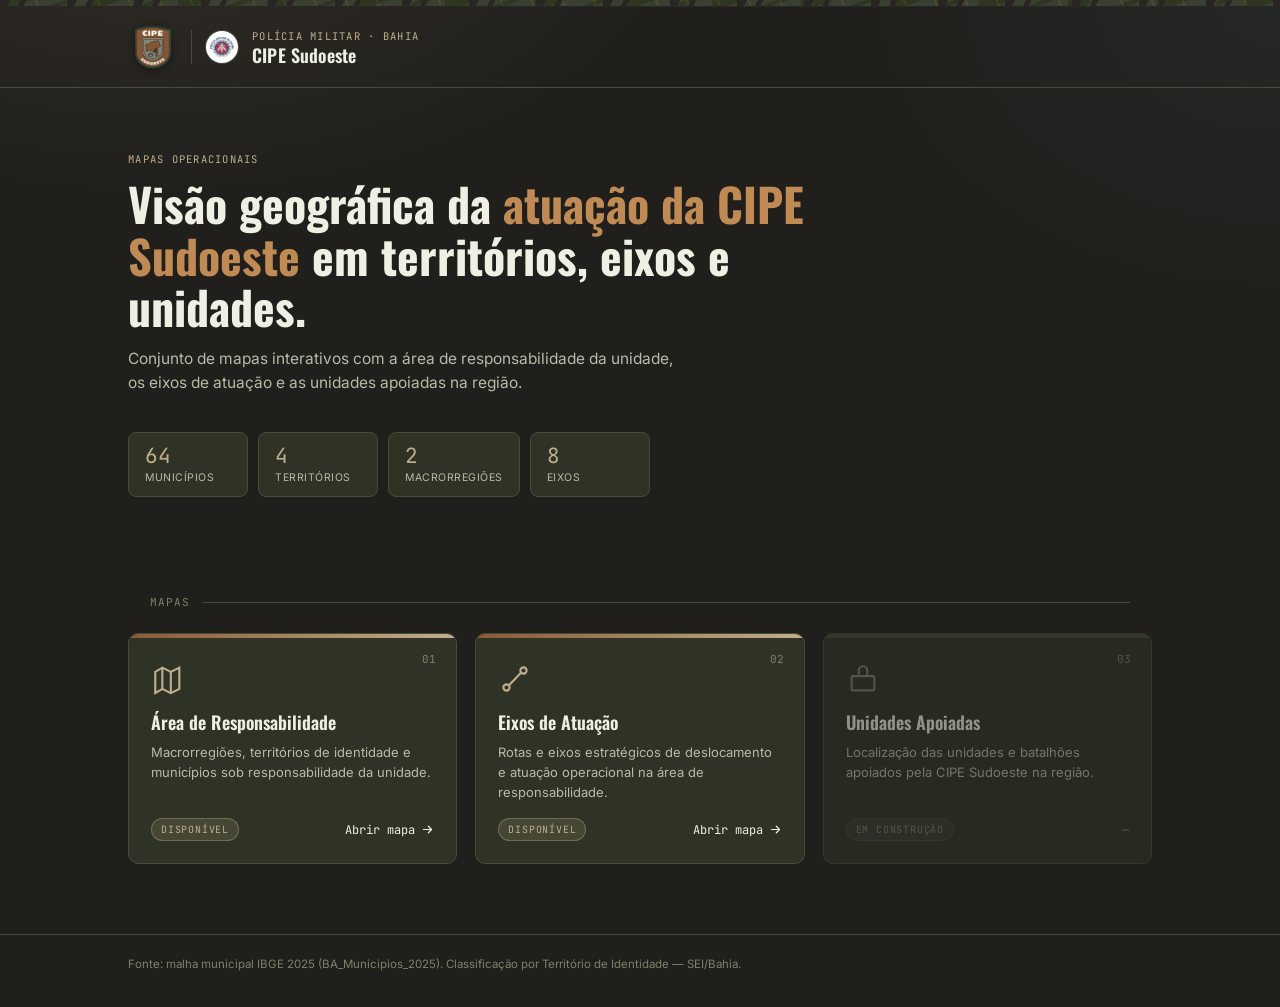
==== commit c3bac82d: "Eixos e Outras Mudanças" ====
--- a/index.html
+++ b/index.html
@@ -33,6 +33,7 @@
       <div class="hstat"><div class="n">64</div><div class="l">Municípios</div></div>
       <div class="hstat"><div class="n">4</div><div class="l">Territórios</div></div>
       <div class="hstat"><div class="n">2</div><div class="l">Macrorregiões</div></div>
+      <div class="hstat"><div class="n">8</div><div class="l">Eixos</div></div>
     </div>
   </section>
 
@@ -57,7 +58,8 @@
       </div>
     </div>
 
-    <div class="card disabled">
+    <div class="card active">
+      <a class="card-link" href="eixos-atuacao.html" aria-label="Abrir mapa Eixos de Atuação"></a>
       <div class="card-no">02</div>
       <svg class="card-icon" viewBox="0 0 24 24" fill="none" stroke="currentColor" stroke-width="1.5">
         <circle cx="6" cy="18" r="2.2"/>
@@ -67,8 +69,10 @@
       <h3>Eixos de Atuação</h3>
       <p>Rotas e eixos estratégicos de deslocamento e atuação operacional na área de responsabilidade.</p>
       <div class="card-foot">
-        <span class="badge soon">Em construção</span>
-        <span class="go" style="color:var(--ink-faint)">—</span>
+        <span class="badge live">Disponível</span>
+        <span class="go">Abrir mapa
+          <svg viewBox="0 0 16 16" fill="none"><path d="M3 8h10M9 4l4 4-4 4" stroke="currentColor" stroke-width="1.5" stroke-linecap="round" stroke-linejoin="round"/></svg>
+        </span>
       </div>
     </div>
 
--- a/styles.css
+++ b/styles.css
@@ -237,7 +237,7 @@
   padding:0 12px;
   background:var(--bg);
   border-bottom:1px solid var(--line);
-  z-index:50;
+  z-index:1500;
 }
 .logo-cipe-sm{height:28px;width:auto;flex:none;}
 .topbar-text{flex:1;min-width:0;}
@@ -256,14 +256,14 @@
   font-family:var(--font-mono);font-size:11.5px;color:var(--ink-muted);
   background:rgba(33,31,28,.85);
   border:1px solid var(--line);
-  border-radius:6px;padding:8px 12px;z-index:30;
+  border-radius:6px;padding:8px 12px;z-index:1200;
   pointer-events:none;backdrop-filter:blur(2px);
 }
 .hud span{color:var(--accent);}
 
 /* --- seletor de mapa-base --- */
 .layer-btn{
-  position:absolute;top:14px;right:14px;z-index:40;
+  position:absolute;top:14px;right:14px;z-index:1300;
   width:42px;height:42px;
   display:flex;align-items:center;justify-content:center;
   background:rgba(33,31,28,.9);
@@ -278,7 +278,7 @@
 .layer-btn svg{width:19px;height:19px;}
 
 .layer-panel{
-  position:absolute;top:62px;right:14px;z-index:40;
+  position:absolute;top:62px;right:14px;z-index:1300;
   background:var(--bg-panel);
   border:1px solid var(--line);
   border-radius:10px;
@@ -309,7 +309,7 @@
 #sidebar{
   position:fixed;
   left:0;right:0;bottom:0;
-  z-index:60;
+  z-index:2000;
   background:var(--bg);
   border-top:1px solid var(--line);
   border-radius:16px 16px 0 0;
@@ -501,7 +501,7 @@
   #map-wrap{flex:1;}
   .map-title-overlay{
     display:block;
-    position:absolute;top:16px;left:16px;z-index:30;
+    position:absolute;top:16px;left:16px;z-index:1200;
     background:rgba(33,31,28,.85);
     border:1px solid var(--line);
     border-radius:6px;padding:8px 14px;
